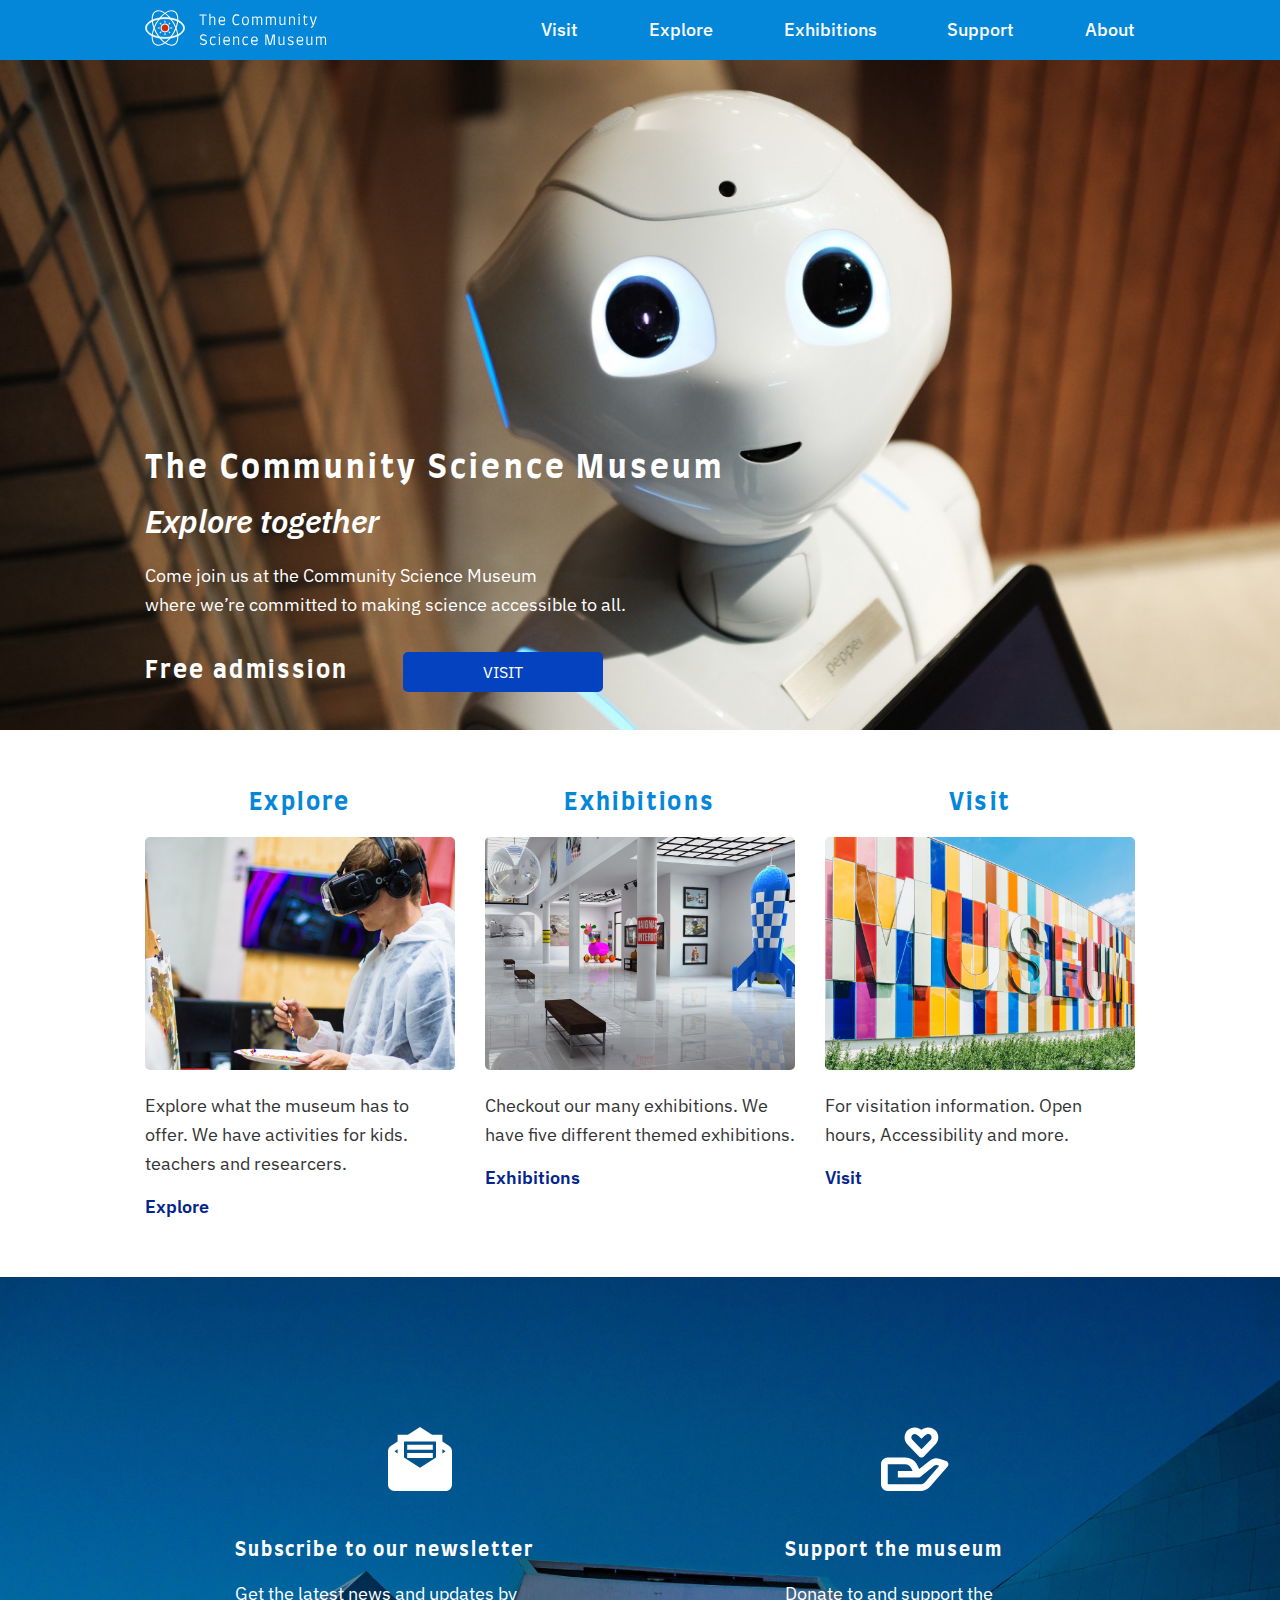
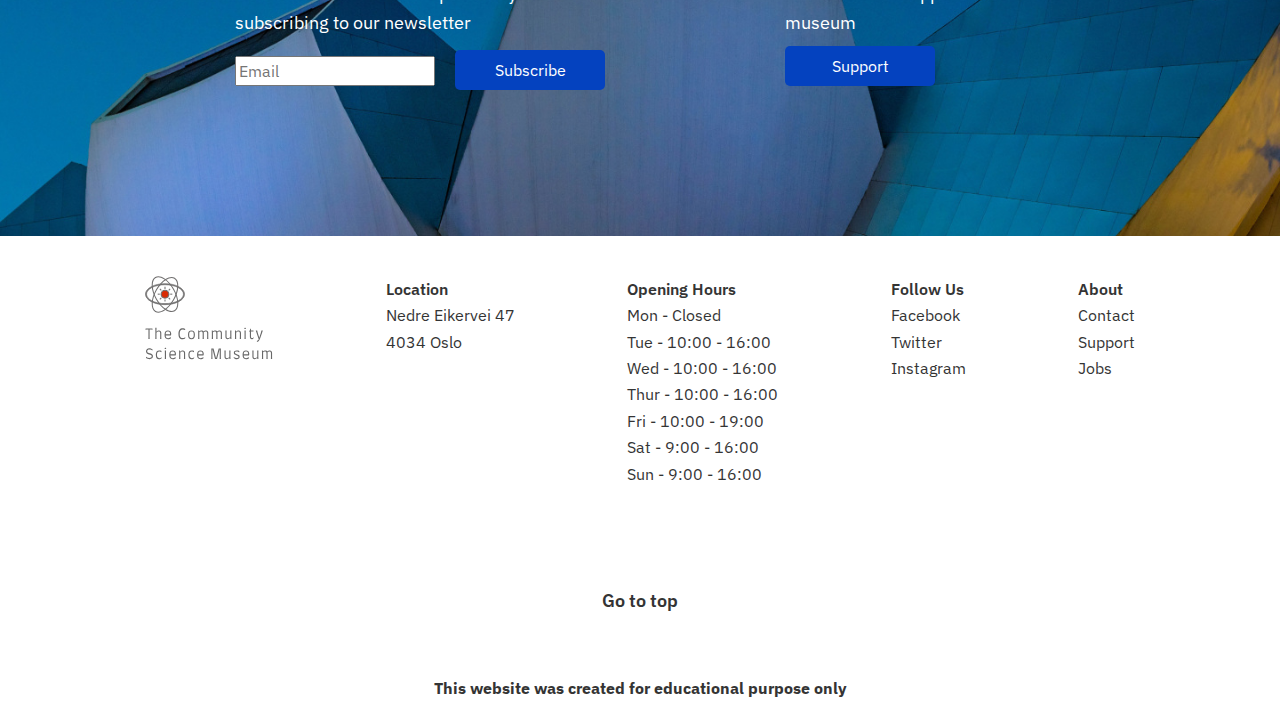
==== index.html @ 7ac94abc "Deploy file copy" ====
<!DOCTYPE html>
<html lang="en">
  <head>
    <meta charset="UTF-8" />
    <meta http-equiv="X-UA-Compatible" content="IE=edge" />
    <meta name="description" content="Community Science Museum" />
    <meta
      name="keywords"
      content="Science, Museum, Cosmology, Evolution, Biology, Medicine, Robotics, AI, Ecology"
    />
    <meta name="viewport" content="width=device-width, initial-scale=1.0" />
    <link
      rel="stylesheet"
      href="https://cdnjs.cloudflare.com/ajax/libs/font-awesome/5.15.4/css/all.min.css"
      integrity="sha512-1ycn6IcaQQ40/MKBW2W4Rhis/DbILU74C1vSrLJxCq57o941Ym01SwNsOMqvEBFlcgUa6xLiPY/NS5R+E6ztJQ=="
      crossorigin="anonymous"
      referrerpolicy="no-referrer"
    />
    <link rel="preconnect" href="https://fonts.googleapis.com" />
    <link rel="preconnect" href="https://fonts.gstatic.com" crossorigin />
    <link
      href="https://fonts.googleapis.com/css2?family=Farro:wght@300;400;500;700&family=IBM+Plex+Sans:ital,wght@0,300;0,400;0,500;0,600;0,700;1,300&display=swap"
      rel="stylesheet"
    />
    <link rel="stylesheet" href="./css/normalize.css" />
    <link rel="stylesheet" href="./css/styles.css" />
    <title>The Community Science Museum - Explore together</title>
  </head>
  <body>
    <header id="header">
      <div class="container">
        <nav class="navigation">
          <div class="museum-logo">
            <a href="/" aria-label="Home" class="links">
              <img src="./img/logo.svg" class="main-logo" alt="Logo" />
              <img src="./img/logo-text-mobile.svg" alt="Logo text" />
            </a>
          </div>

          <label for="hamburger-menu">
            <span class="sr-only"> Hamburger menu</span>
            <i class="fas fa-bars"></i>
          </label>
          <input id="hamburger-menu" type="checkbox" />

          <ul class="main-navigation">
            <li><a href="visit.html" class="links">Visit</a></li>
            <li><a href="explore.html" class="links">Explore</a></li>
            <li><a href="exhibitions.html" class="links">Exhibitions</a></li>
            <li><a href="#" class="links">Support</a></li>
            <li><a href="#" class="links">About</a></li>
          </ul>
        </nav>
      </div>
    </header>

    <main>
      <section class="hero-banner">
        <div class="hero-banner-mobile">
          <div class="container">
            <h1 class="hero-heading">The Community Science Museum</h1>
          </div>
        </div>
        <div class="desktop-hero-cta">
          <div class="container">
            <div class="hero-text">
              <p class="explore-text">Explore together</p>
              <p>
                Come join us at the Community Science Museum<span
                  class="line-break"
                >
                  where we’re committed to making science accessible to
                  all.</span
                >
              </p>
              <h2>Free admission</h2>
              <a href="./visit.html"><button class="button">VISIT</button></a>
            </div>
          </div>
        </div>
      </section>

      <section class="main-features">
        <div class="container">
          <div class="features">
            <h2>Explore</h2>
            <img src="./img/feature-1.jpg" alt="Boy with VR headset" />
            <p>
              Explore what the museum has to offer. We have activities for kids.
              teachers and researcers.
            </p>
            <a href="./explore.html" class="links">Explore</a>
          </div>
          <div class="features">
            <h2>Exhibitions</h2>
            <img src="./img/feature-2.jpg" alt="Exhibition display" />
            <p>
              Checkout our many exhibitions. We have five different themed
              exhibitions.
            </p>
            <a href="./exhibitions.html" class="links">Exhibitions</a>
          </div>
          <div class="features">
            <h2>Visit</h2>
            <img src="./img/feature-3.jpg" alt="Outside Museum" />
            <p>
              For visitation information. Open hours, Accessibility and more.
            </p>
            <a href="./visit.html" class="links">Visit</a>
          </div>
        </div>
      </section>

      <section class="newsletter">
        <div class="container">
          <div class="subscribe">
            <img src="./img/newsletter.svg" alt="Newsletter icon" />
            <h3>Subscribe to our newsletter</h3>
            <p>
              Get the latest news and updates by subscribing to our newsletter
            </p>
            <input
              id="newsletter"
              type="text"
              name="newsletter"
              placeholder="Email"
              class="newsletter-input"
            />
            <label for="newsletter" class="newsletter-label">Newsletter</label>
            <button class="button">Subscribe</button>
          </div>

          <div class="donate">
            <img src="./img/donate.svg" alt="Newsletter icon" />
            <h3>Support the museum</h3>
            <p>Donate to and support the museum</p>
            <button class="button">Support</button>
          </div>
        </div>
      </section>
    </main>

    <footer class="footer">
      <div class="container">
        <div class="footer-main">
          <div class="footer-logo">
            <img
              src="./img/logo-footer.svg"
              alt="Logo footer"
              class="logo-footer"
            />
            <img
              src="./img/logo-text-mobile.svg"
              alt="Logo text"
              class="logo-text-footer"
            />
          </div>

          <ul>
            <li class="footer-bold">Location</li>
            <li>Nedre Eikervei 47</li>
            <li>4034 Oslo</li>
          </ul>

          <ul>
            <li class="footer-bold">Opening Hours</li>
            <li>Mon - Closed</li>
            <li>Tue - 10:00 - 16:00</li>
            <li>Wed - 10:00 - 16:00</li>
            <li>Thur - 10:00 - 16:00</li>
            <li>Fri - 10:00 - 19:00</li>
            <li>Sat - 9:00 - 16:00</li>
            <li>Sun - 9:00 - 16:00</li>
          </ul>

          <ul>
            <li class="footer-bold">Follow Us</li>
            <li>Facebook</li>
            <li>Twitter</li>
            <li>Instagram</li>
          </ul>

          <ul>
            <li class="footer-bold">About</li>
            <li>Contact</li>
            <li>Support</li>
            <li>Jobs</li>
          </ul>
        </div>

        <p class="go-to-top"><a href="#header" class="links">Go to top</a></p>
        <p class="edu-website">
          This website was created for educational purpose only
        </p>
      </div>
    </footer>
  </body>
</html>
---- css/styles.css ----
:root {
  --font-family-heading: 'Farro', sans-serif;
  --font-family-paragraph: 'IBM Plex Sans', sans-serif;
  --body-text-color: #343434;
  --header-and-heading-color: #0487d9;
  --button-color: #0442bf;
  --link-color: #03258c;
  /*  */
}

h1,
h2,
h3,
h4,
h5,
h6 {
  font-family: var(--font-family-heading);
  letter-spacing: 0.1em;
}

p {
  font-size: 1.125em;
  line-height: 1.6em;
}

p,
a,
button,
input,
li {
  font-family: var(--font-family-paragraph);
  color: var(--body-text-color);
}

.links {
  text-decoration: none;
  color: var(--link-color);
  font-weight: 600;
  font-size: 1.125em;
}

.main-navigation .links:hover,
main .links:hover {
  text-decoration: underline;
  text-underline-offset: 2px;
  color: var(--button-color);
}

ul {
  list-style: none;
}

header {
  height: 60px;
  background-color: var(--header-and-heading-color);
}

.container {
  max-width: 360px;
  margin: 0 auto;
  position: relative;
}

.navigation {
  display: flex;
  justify-content: space-between;
  position: relative;
  top: 10px;
}

/* Hamburger menu */

.main-navigation {
  position: absolute;
  top: 40px;
  display: block;
  z-index: 5;
  padding: 10px 20px;
  background-color: var(--header-and-heading-color);
  width: 320px;
  height: 340px;
  transition: transform 0.3s ease-out;
  transform: translateX(-500%);
}

.main-navigation li {
  padding-top: 20px;
  padding-bottom: 20px;
  border-bottom: 1px solid white;
}

.main-navigation .links:hover {
  color: white;
}

.main-navigation li a {
  color: white;
}

#hamburger-menu:checked ~ .main-navigation {
  transform: translate(0px);
}

.main-logo,
.logo-footer {
  width: 40px;
  margin-right: 10px;
}

#hamburger-menu,
.newsletter-label {
  display: none;
}

.fa-bars {
  color: white;
  font-size: 30px;
  padding-top: 6px;
  cursor: pointer;
}

.hero-banner-mobile {
  background-image: url('../img/hero-banner-mobile.jpg');
  background-repeat: no-repeat;
  background-size: cover;
  background-position: center;
  height: 300px;
}

.hero-heading {
  margin: 0;
  position: absolute;
  top: 210px;
  color: white;
  font-weight: 700;
}

.explore-text {
  font-size: 2em;
  font-style: italic;
  font-weight: 600;
  line-height: normal;
  margin: 20px 0;
}

.hero-text h2 {
  color: var(--body-text-color);
}

.button {
  width: 100%;
  height: 40px;
  background-color: var(--button-color);
  color: white;
  border: none;
  border-radius: 5px;
  cursor: pointer;
}

.main-features {
  margin-bottom: 40px;
}

.features {
  margin-top: 80px;
}

.features img {
  width: 100%;
  border-radius: 5px;
}

section:nth-child(n + 2) h2 {
  text-align: center;
  color: var(--header-and-heading-color);
}

.newsletter {
  background-image: url('../img/newsletter-mobile.jpg');
  background-repeat: no-repeat;
  background-size: cover;
  background-position: center;
  height: 675px;
  padding-top: 80px;
}

.newsletter img {
  display: block;
  height: 64px;
  margin-left: auto;
  margin-right: auto;
  padding-bottom: 30px;
}

.newsletter h3,
.newsletter p {
  color: white;
}

.newsletter-input {
  width: 100%;
  box-sizing: border-box;
  height: 30px;
}

.newsletter button {
  margin-top: 20px;
}

.donate {
  padding-top: 80px;
}

.donate p {
  margin-bottom: 0;
}

.footer {
  padding-top: 40px;
}

.logo-text-footer {
  filter: invert(52%) sepia(0%) saturate(1665%) hue-rotate(171deg)
    brightness(83%) contrast(90%);
}

.footer-main ul {
  margin: 40px auto;
  padding: 0;
}

.footer-bold {
  font-weight: 600;
}

.footer-main ul li {
  padding: 4px 0;
}

.go-to-top,
.edu-website {
  text-align: center;
}

.go-to-top {
  margin-top: 100px;
}

.go-to-top a {
  color: var(--body-text-color);
  font-size: 1em;
}

.edu-website {
  margin-top: 60px;
  font-size: 0.8em;
  font-weight: 700;
}

@media screen and (min-width: 767px) {
  .container {
    max-width: 990px;
  }

  .fa-bars {
    display: none;
  }

  .main-navigation {
    display: inline-flex;
    justify-content: space-between;
    position: revert;
    width: 60%;
    height: auto;
    padding: 0;
    margin: 10px 0 10px;
    transform: translateX(0px);
  }

  .main-navigation li {
    padding: 0;
    border-bottom: none;
  }

  .main-navigation li a {
    font-size: 1.125em;
    font-weight: 500;
  }

  .hero-banner-mobile {
    background-image: none;
  }

  .hero-banner {
    background-image: url('../img/hero-banner.jpg');
    background-repeat: no-repeat;
    background-size: cover;
    background-position: center;
    height: 670px;
  }

  .hero-heading {
    position: relative;
    top: 390px;
    color: white;
  }

  .hero-text p,
  .hero-text h2 {
    color: white;
  }

  .hero-text p:last-of-type {
    line-height: 1.6em;
    width: 530px;
  }

  .line-break {
    display: block;
  }

  .hero-text h2,
  .hero-text a {
    display: inline-block;
  }

  .hero-text button {
    width: 200px;
    margin-left: 50px;
  }

  .hero-text {
    position: relative;
    top: 120px;
  }

  .main-features .container {
    display: flex;
    gap: 30px;
  }

  .main-features {
    margin: 40px 0 60px 0;
  }

  .features {
    flex-basis: 33.33333%;
    margin-top: 0;
  }

  .newsletter {
    height: auto;
    padding: 150px 0;
    background-image: url('../img/newsletter.jpg');
  }

  .newsletter .container {
    display: flex;
    justify-content: space-around;
  }

  .newsletter button {
    width: 150px;
    margin: 0;
  }

  .subscribe {
    position: relative;
    width: 370px;
  }

  .newsletter-input {
    margin: 0;
    width: 200px;
  }

  .subscribe .button {
    position: absolute;
    right: 0;
    bottom: -4px;
  }

  .donate {
    width: 260px;
    padding-top: 0;
  }

  .donate button {
    margin-top: 8px;
  }

  .footer-logo {
    display: inline-block;
  }

  .footer-logo img:last-child {
    display: block;
    margin-top: 10px;
  }

  .footer-main ul {
    margin: 0;
  }

  .footer-main {
    display: flex;
    justify-content: space-between;
  }

  .edu-website {
    font-size: 1em;
  }
}
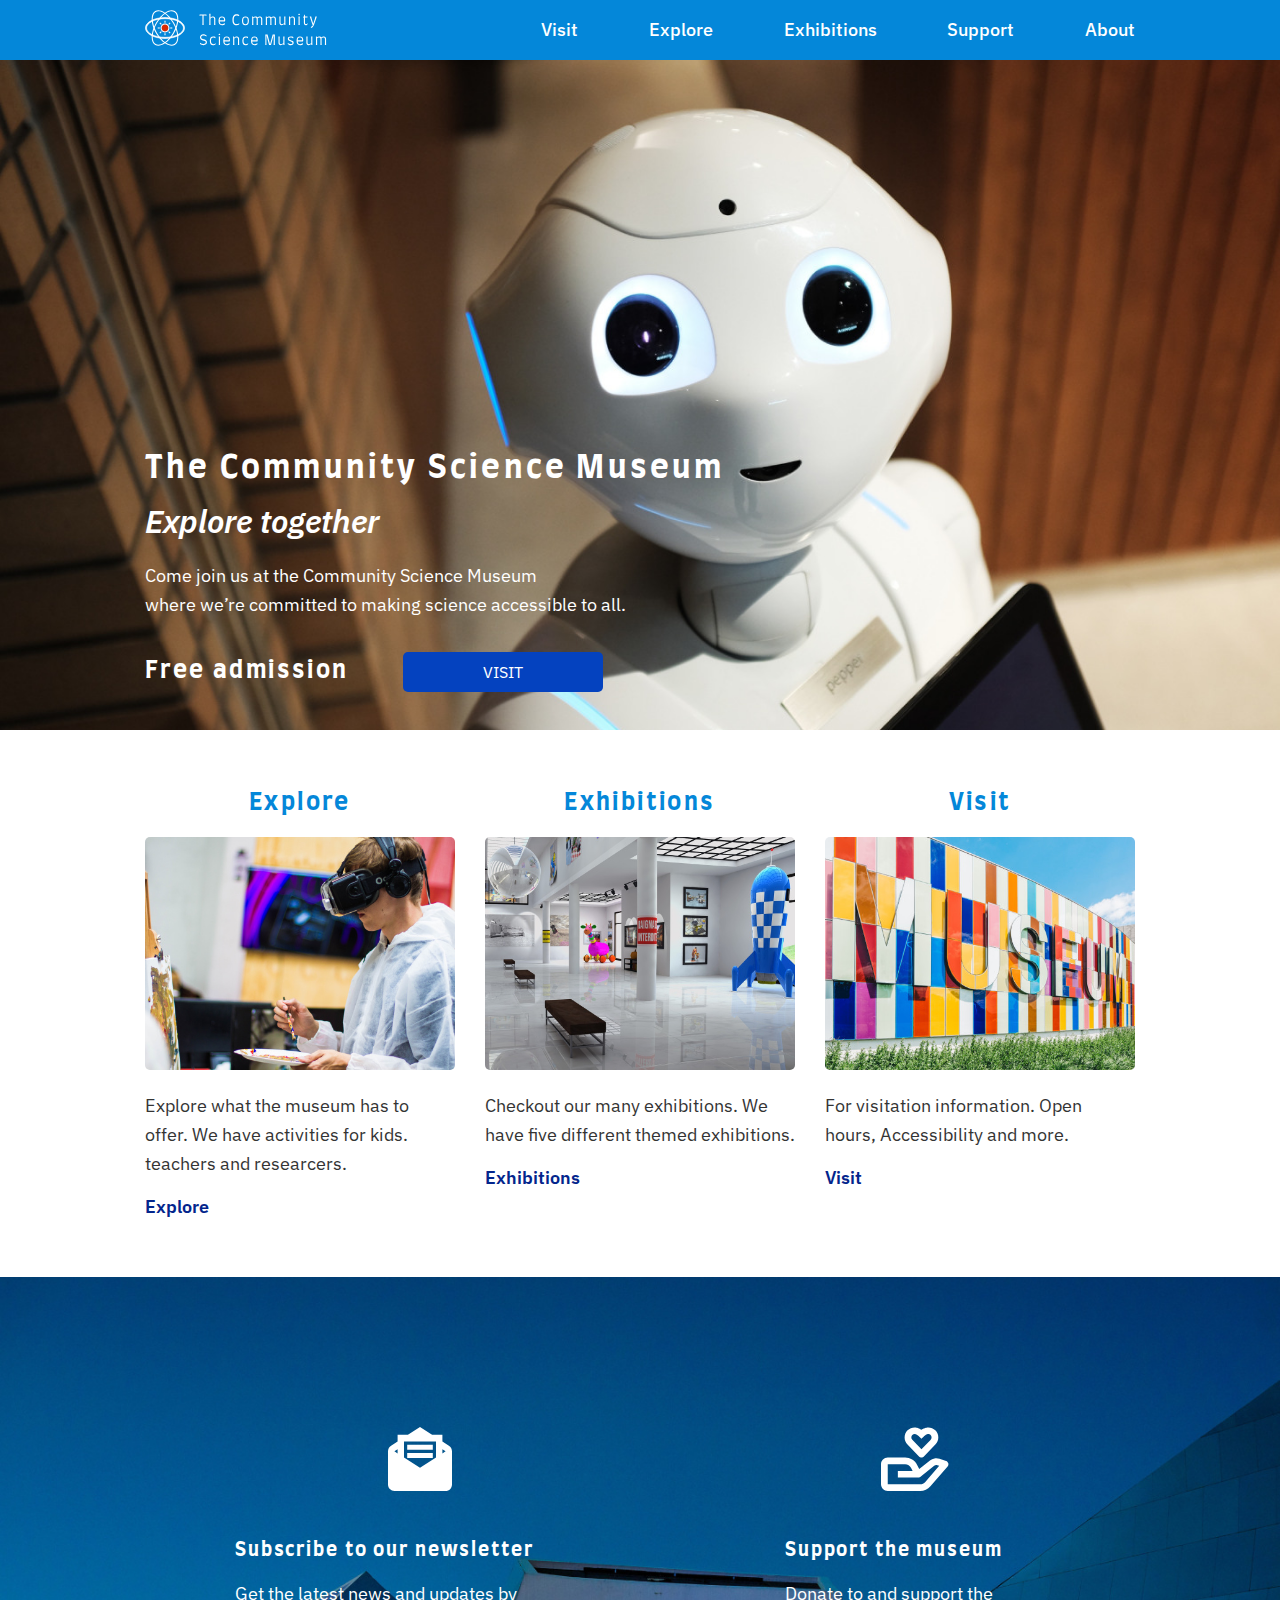
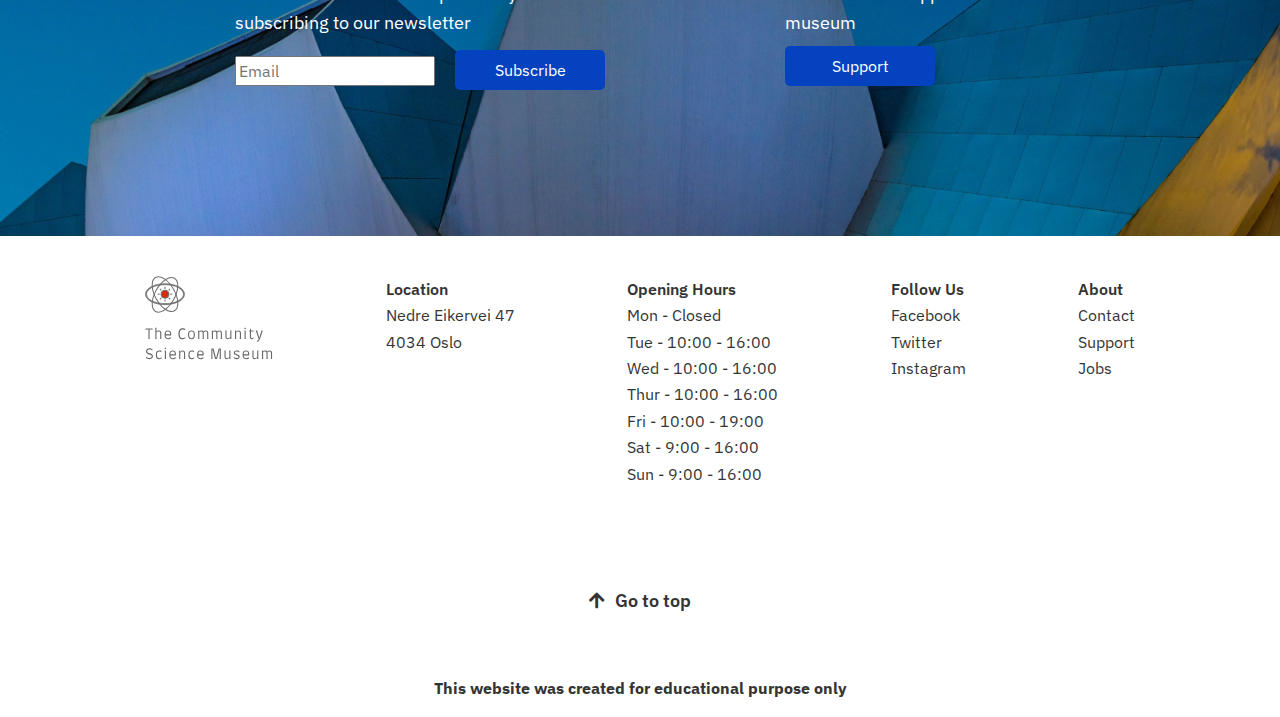
==== commit b41979ec: "Made the header sticky and added an arrow to "go to top"" ====
--- a/index.html
+++ b/index.html
@@ -27,6 +27,7 @@
     <title>The Community Science Museum - Explore together</title>
   </head>
   <body>
+    <a id="to-top"></a>
     <header id="header">
       <div class="container">
         <nav class="navigation">
@@ -188,7 +189,13 @@
           </ul>
         </div>
 
-        <p class="go-to-top"><a href="#header" class="links">Go to top</a></p>
+        <div>
+          <p class="go-to-top">
+            <a href="#to-top" class="links"
+              ><i class="fas fa-arrow-up"></i>Go to top</a
+            >
+          </p>
+        </div>
         <p class="edu-website">
           This website was created for educational purpose only
         </p>
--- a/css/styles.css
+++ b/css/styles.css
@@ -5,7 +5,6 @@
   --header-and-heading-color: #0487d9;
   --button-color: #0442bf;
   --link-color: #03258c;
-  /*  */
 }
 
 h1,
@@ -53,6 +52,10 @@
 header {
   height: 60px;
   background-color: var(--header-and-heading-color);
+  /* Made header sticky */
+  position: sticky;
+  top: 0;
+  z-index: 1;
 }
 
 .container {
@@ -182,6 +185,7 @@
   background-position: center;
   height: 675px;
   padding-top: 80px;
+  padding-bottom: 40px;
 }
 
 .newsletter img {
@@ -244,6 +248,10 @@
 
 .go-to-top {
   margin-top: 100px;
+}
+
+.fa-arrow-up {
+  margin-right: 10px;
 }
 
 .go-to-top a {
@@ -296,6 +304,7 @@
     background-repeat: no-repeat;
     background-size: cover;
     background-position: center;
+    background-position-y: 40%;
     height: 670px;
   }
 
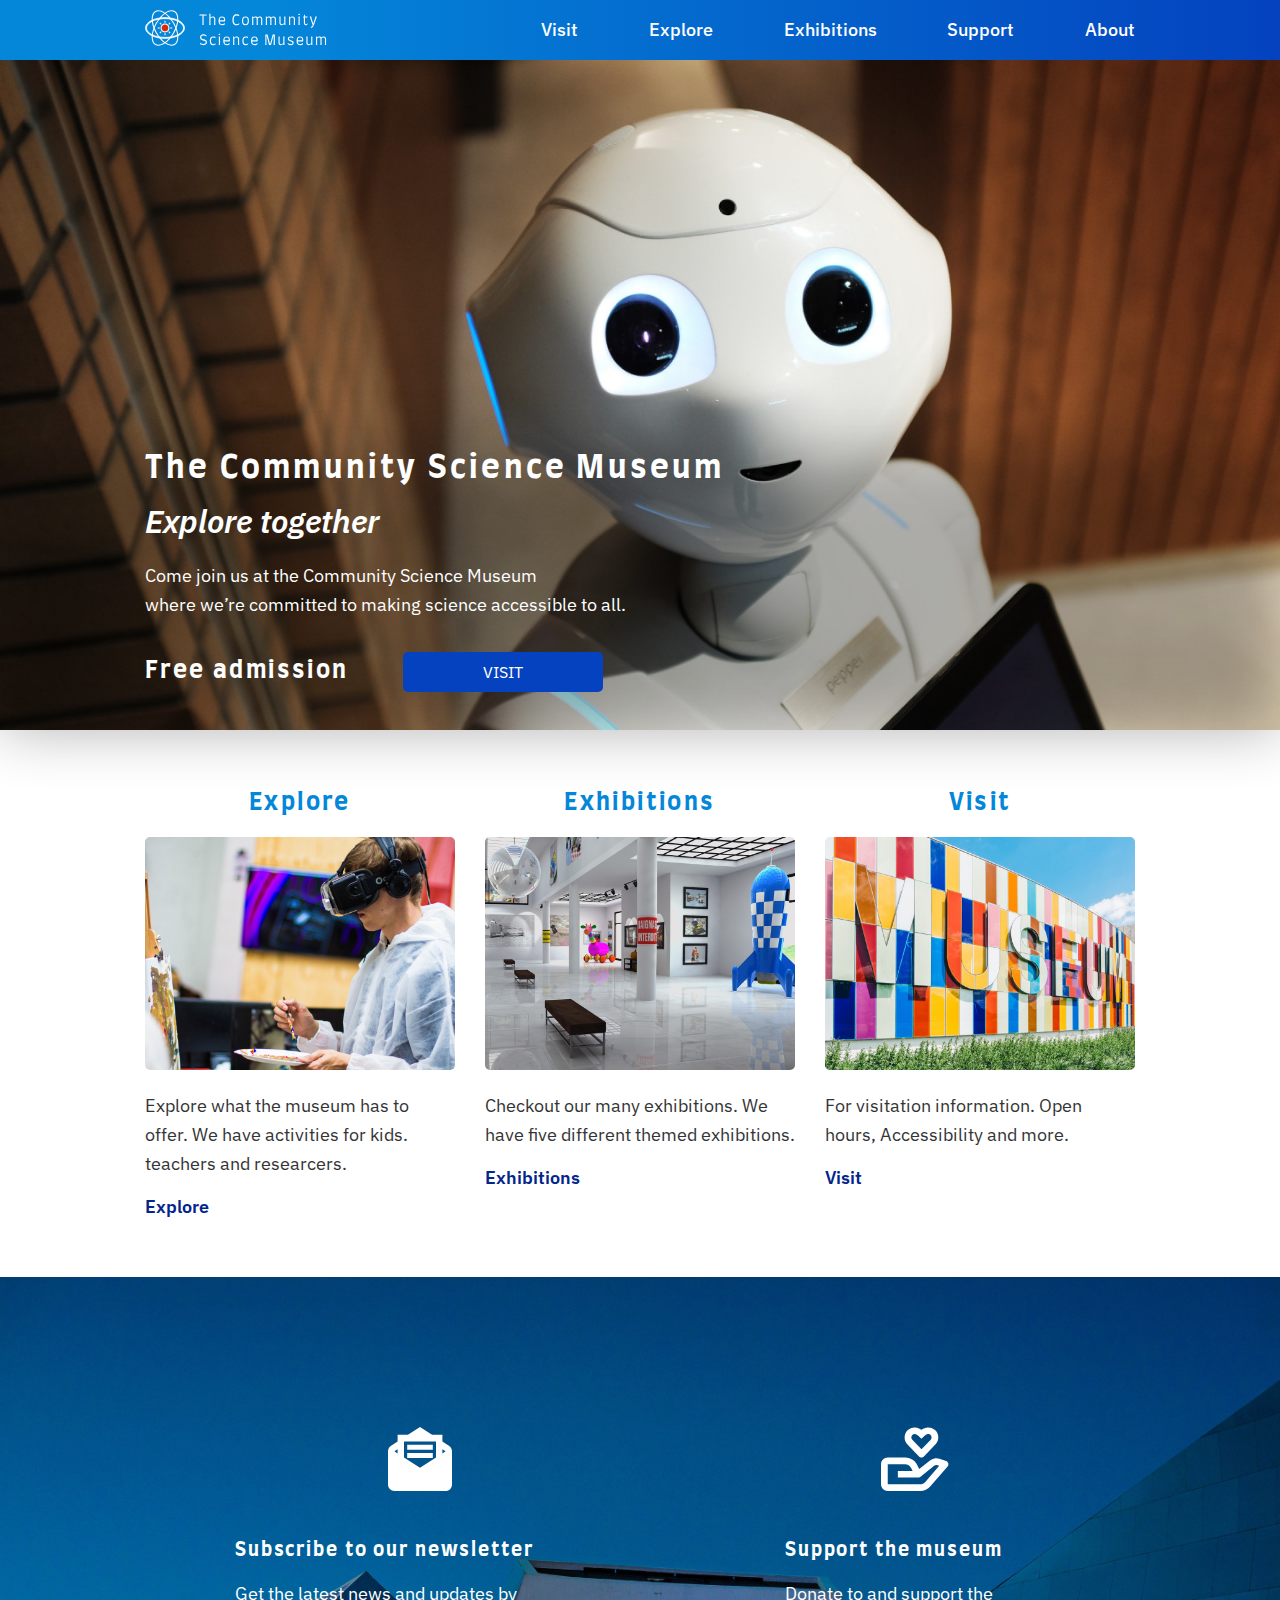
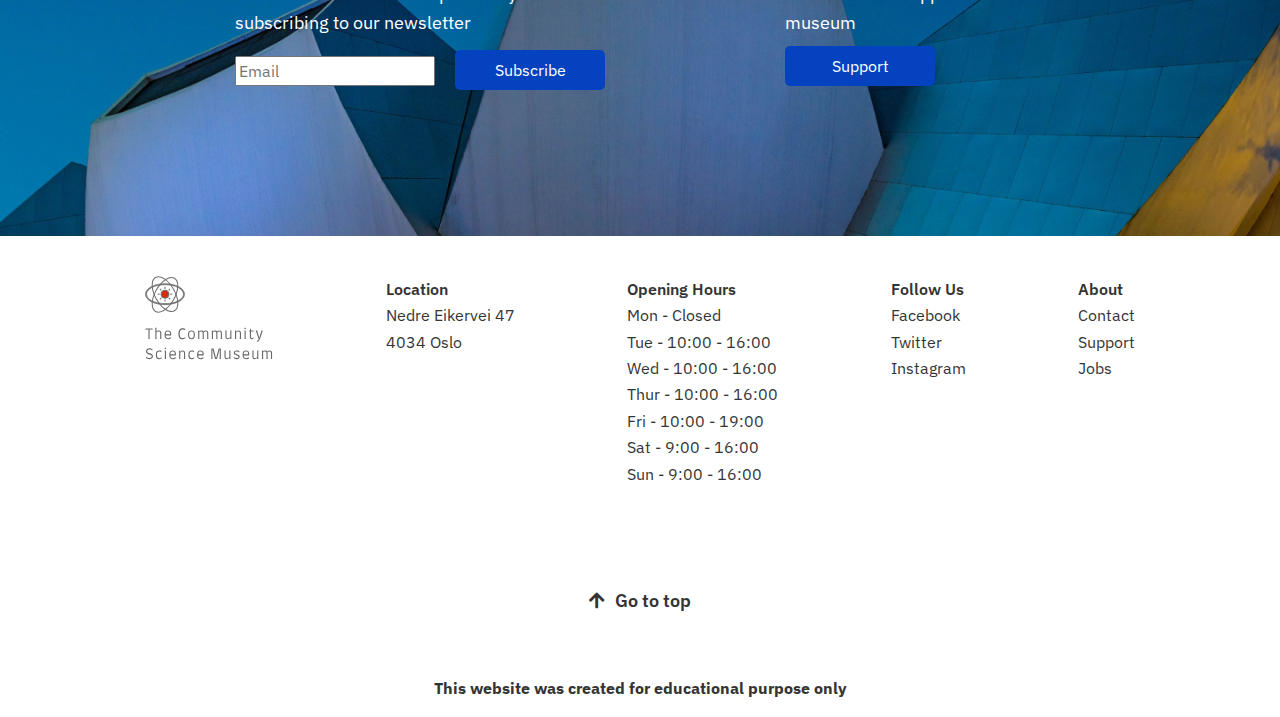
==== commit 25216b9a: "Added Google Analytics" ====
--- a/index.html
+++ b/index.html
@@ -9,6 +9,15 @@
       content="Science, Museum, Cosmology, Evolution, Biology, Medicine, Robotics, AI, Ecology"
     />
     <meta name="viewport" content="width=device-width, initial-scale=1.0" />
+    <!-- Global site tag (gtag.js) - Google Analytics -->
+    <script async src="https://www.googletagmanager.com/gtag/js?id=G-2CV153829E"></script>
+    <script>
+      window.dataLayer = window.dataLayer || [];
+      function gtag(){dataLayer.push(arguments);}
+      gtag('js', new Date());
+
+      gtag('config', 'G-2CV153829E');
+    </script>
     <link
       rel="stylesheet"
       href="https://cdnjs.cloudflare.com/ajax/libs/font-awesome/5.15.4/css/all.min.css"
--- a/css/styles.css
+++ b/css/styles.css
@@ -5,6 +5,7 @@
   --header-and-heading-color: #0487d9;
   --button-color: #0442bf;
   --link-color: #03258c;
+  --header-menu-gradient: linear-gradient(to right, #0487d9 20%, #0442bf);
 }
 
 h1,
@@ -55,7 +56,8 @@
   /* Made header sticky */
   position: sticky;
   top: 0;
-  z-index: 1;
+  z-index: 6;
+  background: var(--header-menu-gradient);
 }
 
 .container {
@@ -75,12 +77,13 @@
 
 .main-navigation {
   position: absolute;
-  top: 40px;
+  top: 30px;
+  left: -30px;
   display: block;
   z-index: 5;
-  padding: 10px 20px;
-  background-color: var(--header-and-heading-color);
-  width: 320px;
+  padding: 0 30px;
+  background: var(--header-menu-gradient);
+  width: 100%;
   height: 340px;
   transition: transform 0.3s ease-out;
   transform: translateX(-500%);
@@ -89,7 +92,7 @@
 .main-navigation li {
   padding-top: 20px;
   padding-bottom: 20px;
-  border-bottom: 1px solid white;
+  border-bottom: 1px solid #d1c6c6ab;
 }
 
 .main-navigation .links:hover {
@@ -128,7 +131,24 @@
   background-size: cover;
   background-position: center;
   height: 300px;
-}
+  /* img overlay */
+  position: relative;
+  /* img overlay */
+}
+
+/*  img overlay */
+.hero-banner-mobile::after {
+  content: '';
+  position: absolute;
+  background: black;
+  opacity: 0.3;
+  width: 100%;
+  height: initial;
+  bottom: 0;
+  top: 189px;
+  filter: blur(30px);
+}
+/* img overlay */
 
 .hero-heading {
   margin: 0;
@@ -136,6 +156,9 @@
   top: 210px;
   color: white;
   font-weight: 700;
+  /* img overlay */
+  z-index: 4;
+  /* img overlay */
 }
 
 .explore-text {
@@ -283,6 +306,7 @@
     padding: 0;
     margin: 10px 0 10px;
     transform: translateX(0px);
+    background: none;
   }
 
   .main-navigation li {
@@ -297,6 +321,10 @@
 
   .hero-banner-mobile {
     background-image: none;
+  }
+
+  .hero-banner-mobile::after {
+    content: none;
   }
 
   .hero-banner {
@@ -306,7 +334,26 @@
     background-position: center;
     background-position-y: 40%;
     height: 670px;
-  }
+    position: relative;
+  }
+
+  /*  img overlay */
+  .hero-banner::after {
+    content: '';
+    position: absolute;
+    background: black;
+    opacity: 0.3;
+    width: 100%;
+    height: initial;
+    bottom: 0;
+    top: 390px;
+    filter: blur(30px);
+  }
+
+  .hero-text {
+    z-index: 1;
+  }
+  /* img overlay */
 
   .hero-heading {
     position: relative;
